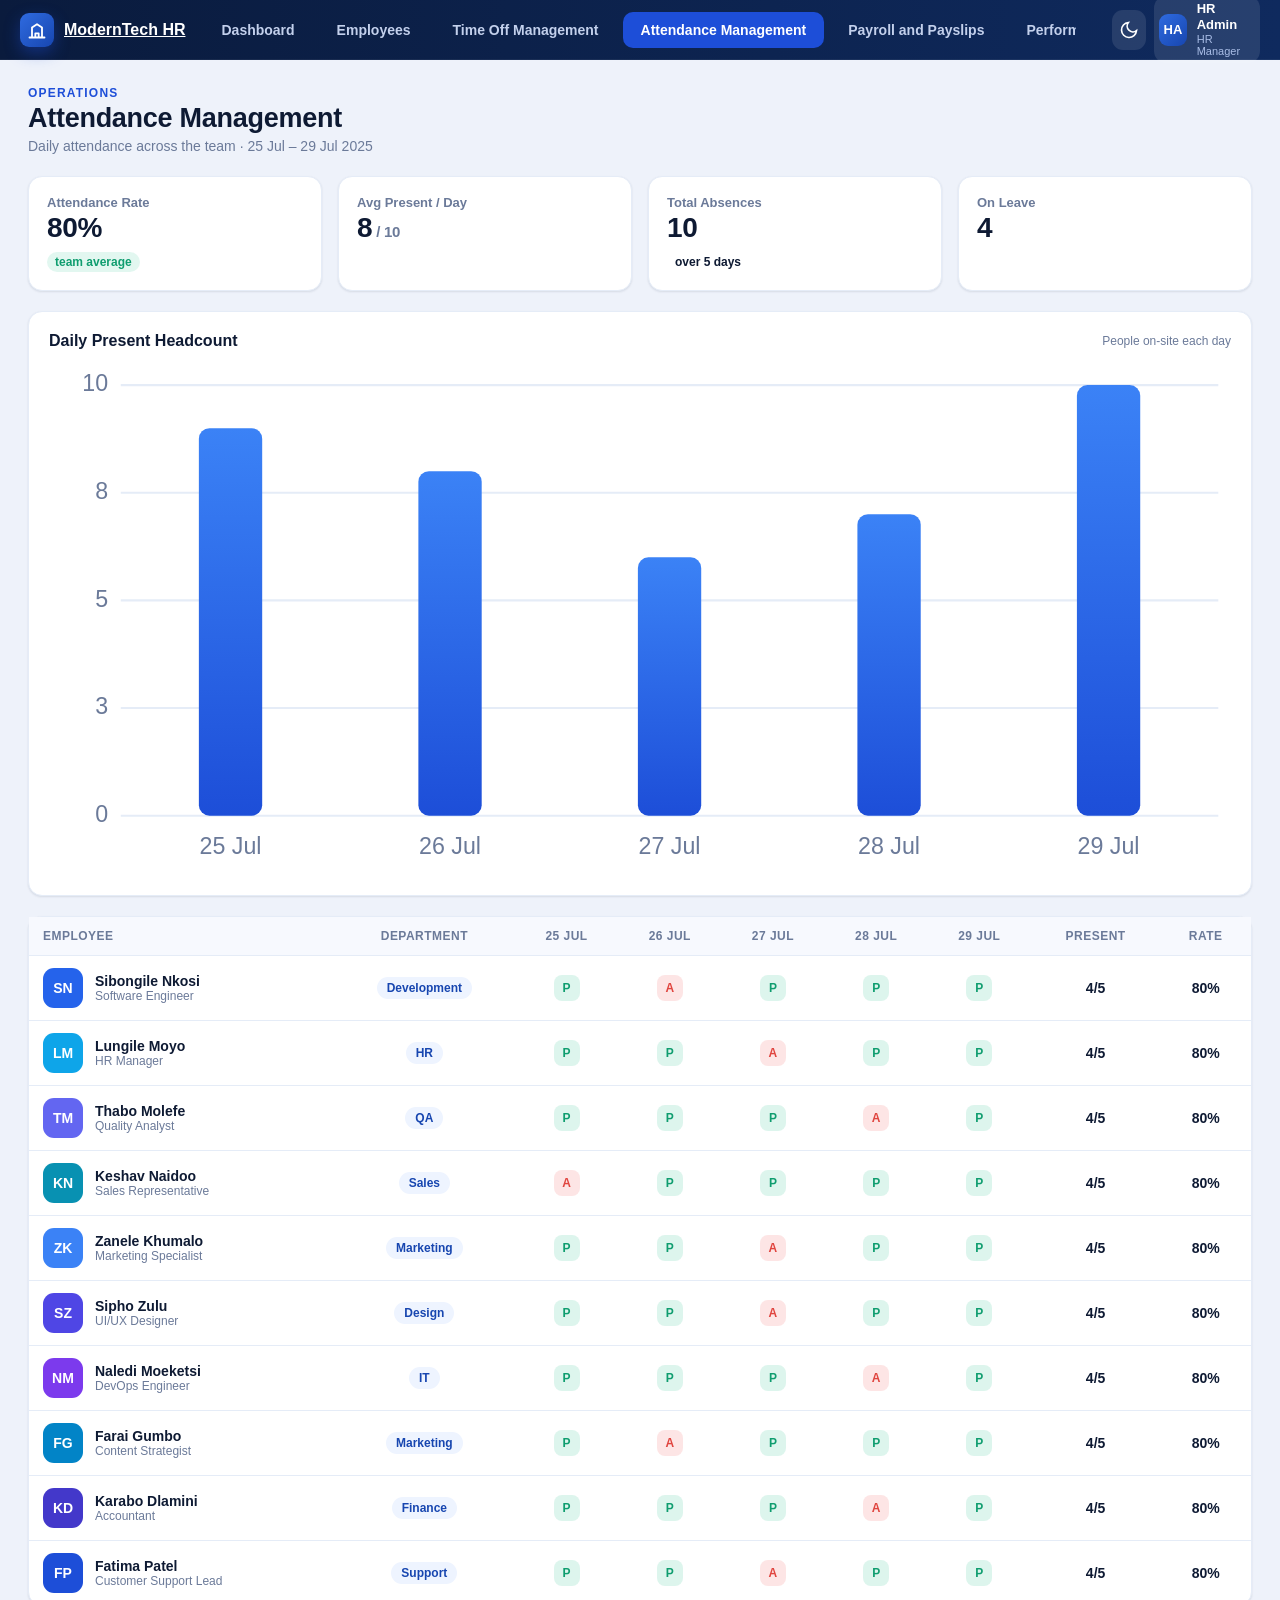
==== attendance.html @ 4aa67797 "fixed the links in the navbar" ====
<!DOCTYPE html>
<html lang="en">
<head>
<meta charset="UTF-8">
<meta name="viewport" content="width=device-width, initial-scale=1.0">
<title>ModernTech · Attendance Management</title>

<!-- Bootstrap Icons for hamburger -->
<link rel="stylesheet" href="https://cdn.jsdelivr.net/npm/bootstrap-icons@1.11.3/font/bootstrap-icons.min.css">
<link rel="stylesheet" href="css/style.css">

<script>try{document.documentElement.setAttribute("data-theme",localStorage.getItem("mt-theme")||"light");}catch(e){}</script>
</head>
<body data-page="attendance">
<div id="app"><div class="layout">
  <aside class="sidebar" id="sidebar"></aside>
  <div class="scrim" id="scrim"></div>
  <div class="col">
    <header class="topbar" id="topbar"></header>
    <main class="main" id="main"></main>
  </div>
</div></div>
<div class="modal-bg" id="modalBg"><div class="modal" id="modal"></div></div>
<div class="toast" id="toast"></div>
<script src="javascript/attendance.js"></script>
</body>
</html>
---- css/style.css ----
/* MODERNTECH HR — main stylesheet
   Contains the full design system for all pages */

/* ROOT VARIABLES & THEMING */ 

:root {
  /* Brand colors */
  --navy-900: #0a1b3d;
  --navy-800: #0f2a5e;
  --navy-700: #14356f;
  --blue-700: #1746b0;
  --blue-600: #1d4ed8;
  --blue-500: #2f6be0;
  --blue-400: #5b8def;
  --blue-100: #dbe6ff;
  --blue-50: #eef4ff;

  /* Surface colors */
  --bg: #eef2fa;
  --panel: #ffffff;
  --panel-2: #f7f9fe;
  --elev: #eef3fc;
  --hover: #f2f6ff;
  --field-bg: #f6f9fe;
  --line: #e5ecf7;

  /* Text colors */
  --ink: #0e1a33;
  --ink-2: #33415e;
  --muted: #6b7a99;

  /* Status colors */
  --ok: #10b981;
  --warn: #f59e0b;
  --danger: #ef4444;
  --info: #0ea5e9;

  /* Effects */
  --ring: 0 0 0 3px rgba(29, 78, 216, 0.28);
  --shadow-sm:
    0 1px 2px rgba(13, 30, 66, 0.06), 0 1px 3px rgba(13, 30, 66, 0.05);
  --shadow: 0 6px 22px rgba(15, 42, 94, 0.1);
  --shadow-lg: 0 18px 48px rgba(10, 27, 61, 0.2);
  --r: 14px;
}

/* Dark theme overrides */
[data-theme="dark"] {
  --bg: #070d1c;
  --panel: #0f1a30;
  --panel-2: #0c1526;
  --elev: #16233d;
  --hover: #17243e;
  --field-bg: #0c1526;
  --line: #1e2c47;
  --ink: #e8eefb;
  --ink-2: #b9c6df;
  --muted: #8595b4;
  --blue-50: #16233d;
  --blue-100: #1c2c4c;
  --shadow: 0 10px 30px rgba(0, 0, 0, 0.5);
  --shadow-lg: 0 18px 48px rgba(0, 0, 0, 0.6);
}

/* 2. RESET & BASE STYLES */

* {
  box-sizing: border-box;
  margin: 0;
  padding: 0;
}

html {
  -webkit-text-size-adjust: 100%;
}

body {
  font-family: -apple-system, "Segoe UI", Roboto, Helvetica, Arial, sans-serif;
  background: var(--bg);
  color: var(--ink);
  min-height: 100vh;
  -webkit-font-smoothing: antialiased;
}

button {
  font-family: inherit;
  cursor: pointer;
  border: none;
  background: none;
}

a {
  color: inherit;
}

:focus-visible {
  outline: none;
  box-shadow: var(--ring);
  border-radius: 8px;
}

.hidden {
  display: none !important;
}

/* Custom scrollbar */
::-webkit-scrollbar {
  width: 10px;
  height: 10px;
}

::-webkit-scrollbar-thumb {
  background: rgba(107, 122, 153, 0.35);
  border-radius: 8px;
  border: 2px solid transparent;
  background-clip: content-box;
}

/* Accessibility: reduce motion */
@media (prefers-reduced-motion: reduce) {
  * {
    animation: none !important;
    transition: none !important;
  }
}

/* 3. LOGIN PAGE STYLES */

#login {
  min-height: 100vh;
  display: grid;
  place-items: center;
  padding: 24px;
  background:
    radial-gradient(1200px 600px at 20% -10%, #16327a 0%, transparent 60%),
    linear-gradient(135deg, #0a1b3d, #123a8a);
}

/* Login card container - two column layout */
.login-shell {
  width: 100%;
  max-width: 940px;
  display: grid;
  grid-template-columns: 1.05fr 0.95fr;
  background: var(--panel);
  border-radius: 20px;
  overflow: hidden;
  box-shadow: var(--shadow-lg);
}

/* Left side - brand section with gradient background */
.login-brand {
  background: linear-gradient(160deg, #0a1b3d, #1746b0);
  color: #fff;
  padding: 46px 42px;
  display: flex;
  flex-direction: column;
  justify-content: space-between;
  min-height: 520px;
}

.login-brand .mark {
  display: flex;
  align-items: center;
  gap: 12px;
  font-weight: 800;
  font-size: 20px;
  letter-spacing: 0.2px;
}

.login-brand .logo-dot {
  width: 40px;
  height: 40px;
  border-radius: 11px;
  background: rgba(255, 255, 255, 0.14);
  display: grid;
  place-items: center;
}

.login-brand h1 {
  font-size: 34px;
  line-height: 1.15;
  font-weight: 800;
  margin: 0 0 12px;
}

.login-brand p {
  color: #c7d6f5;
  font-size: 15px;
  line-height: 1.6;
  max-width: 34ch;
}

.login-brand .stats {
  display: flex;
  gap: 26px;
  margin-top: 8px;
}

.login-brand .stats div b {
  display: block;
  font-size: 24px;
  font-weight: 800;
}

.login-brand .stats div span {
  color: #a9bde6;
  font-size: 12px;
  text-transform: uppercase;
  letter-spacing: 0.08em;
}

/* Right side - login form */
.login-form {
  padding: 46px 44px;
  display: flex;
  flex-direction: column;
  justify-content: center;
}

.login-form h2 {
  font-size: 24px;
  font-weight: 800;
  margin-bottom: 4px;
}

.login-form .sub {
  color: var(--muted);
  margin-bottom: 26px;
  font-size: 14px;
}

/* Form labels */
.lbl {
  font-size: 12px;
  font-weight: 700;
  letter-spacing: 0.06em;
  text-transform: uppercase;
  color: var(--muted);
  margin-bottom: 6px;
  display: block;
}

/* Form inputs */
.field {
  width: 100%;
  padding: 13px 15px;
  border: 1px solid var(--line);
  border-radius: 10px;
  font-size: 15px;
  background: var(--field-bg);
  color: var(--ink);
  margin-bottom: 16px;
  transition:
    border-color 0.15s,
    box-shadow 0.15s;
}

.field:focus {
  border-color: var(--blue-500);
  box-shadow: var(--ring);
}

textarea.field {
  resize: vertical;
  min-height: 92px;
  font-family: inherit;
}

.login-row {
  display: flex;
  align-items: center;
  justify-content: space-between;
  margin: 2px 0 20px;
}

.remember {
  display: flex;
  align-items: center;
  gap: 9px;
  font-size: 14px;
  color: var(--ink-2);
}

.remember input {
  width: 18px;
  height: 18px;
  accent-color: var(--blue-600);
}

.link-btn {
  color: var(--blue-600);
  font-weight: 700;
  font-size: 14px;
}

.primary-btn {
  width: 100%;
  background: linear-gradient(180deg, var(--blue-500), var(--blue-600));
  color: #fff;
  font-size: 16px;
  font-weight: 700;
  padding: 14px;
  border-radius: 10px;
  box-shadow: 0 8px 20px rgba(29, 78, 216, 0.35);
  transition:
    filter 0.15s,
    transform 0.05s;
}

.primary-btn:hover {
  filter: brightness(1.05);
}

.primary-btn:active {
  transform: translateY(1px);
}

.login-hint {
  text-align: center;
  color: var(--muted);
  margin-top: 16px;
  font-size: 13px;
}

.login-error {
  background: #fdecec;
  color: #b3261e;
  border: 1px solid #f6cccc;
  padding: 10px 14px;
  border-radius: 10px;
  margin-bottom: 14px;
  font-size: 13px;
}

/* Mobile responsive for login */
@media (max-width: 800px) {
  .login-shell {
    grid-template-columns: 1fr;
    max-width: 460px;
  }
  .login-brand {
    min-height: auto;
    padding: 34px;
  }
  .login-brand .stats {
    display: none;
  }
}

/* 4. APP SHELL — LAYOUT & SIDEBAR */

#app {
  display: block;
  min-height: 100vh;
}

.layout {
  display: flex;
  min-height: 100vh;
}

/* Left sidebar navigation */
.sidebar {
  width: 256px;
  flex-shrink: 0;
  background: linear-gradient(185deg, var(--navy-900), var(--navy-800));
  color: #e8eefc;
  display: flex;
  flex-direction: column;
  position: sticky;
  top: 0;
  height: 100vh;
}

.side-head {
  padding: 22px 20px 16px;
  display: flex;
  align-items: center;
  gap: 12px;
}

.side-head .logo-dot {
  width: 38px;
  height: 38px;
  border-radius: 11px;
  background: linear-gradient(135deg, var(--blue-500), var(--blue-700));
  display: grid;
  place-items: center;
  box-shadow: 0 6px 16px rgba(29, 78, 216, 0.5);
}

.side-head .wm {
  font-weight: 800;
  font-size: 16px;
  line-height: 1.1;
}

.side-head .wm span {
  display: block;
  font-size: 11px;
  font-weight: 600;
  color: #8fa6d6;
  letter-spacing: 0.06em;
}

.nav-scroll {
  flex: 1;
  overflow-y: auto;
  padding: 6px 12px 12px;
}

.nav-group {
  font-size: 11px;
  font-weight: 700;
  letter-spacing: 0.12em;
  color: #6f86bb;
  padding: 16px 12px 6px;
}

.nav-item {
  display: flex;
  align-items: center;
  gap: 12px;
  padding: 11px 12px;
  border-radius: 11px;
  color: #c3d0ec;
  font-size: 14px;
  font-weight: 600;
  width: 100%;
  text-align: left;
  margin-bottom: 3px;
  position: relative;
  transition:
    background 0.14s,
    color 0.14s;
  text-decoration: none;
}

.nav-item svg {
  width: 19px;
  height: 19px;
  flex-shrink: 0;
}

.nav-item:hover {
  background: rgba(255, 255, 255, 0.06);
  color: #fff;
}

.nav-item.active {
  background: linear-gradient(
    90deg,
    rgba(47, 107, 224, 0.28),
    rgba(47, 107, 224, 0.1)
  );
  color: #fff;
}

/* Active indicator bar on left */
.nav-item.active::before {
  content: "";
  position: absolute;
  left: -12px;
  top: 8px;
  bottom: 8px;
  width: 4px;
  border-radius: 0 4px 4px 0;
  background: var(--blue-400);
}

/* Sidebar footer with user info */
.side-foot {
  padding: 14px;
  border-top: 1px solid rgba(255, 255, 255, 0.08);
}

.side-user {
  display: flex;
  align-items: center;
  gap: 11px;
  padding: 8px;
  border-radius: 12px;
}

.side-user .av {
  width: 38px;
  height: 38px;
  border-radius: 10px;
  background: linear-gradient(135deg, var(--blue-500), var(--blue-700));
  display: grid;
  place-items: center;
  font-weight: 800;
  color: #fff;
  font-size: 14px;
}

.side-user .nm {
  font-size: 13px;
  font-weight: 700;
  line-height: 1.2;
}

.side-user .nm span {
  display: block;
  font-size: 11px;
  color: #8fa6d6;
  font-weight: 500;
}

/*
   5. TOP NAVIGATION BAR */

/* Main content column */
.col {
  flex: 1;
  min-width: 0;
  display: flex;
  flex-direction: column;
}

/* Topbar - sticky header */
.topbar {
  height: 66px;
  background: var(--panel);
  border-bottom: 1px solid var(--line);
  display: flex;
  align-items: center;
  gap: 14px;
  padding: 0 22px;
  position: sticky;
  top: 0;
  z-index: 40;
}

/* Hamburger button for mobile (hidden on desktop) */
.ham {
  display: none;
  width: 40px;
  height: 40px;
  border-radius: 10px;
  color: var(--ink);
  align-items: center;
  justify-content: center;
}

.ham:hover {
  background: var(--hover);
}

.top-spacer {
  flex: 1;
}

/* Right side icons */
.top-icons {
  display: flex;
  align-items: center;
  gap: 8px;
}

.icon-btn {
  position: relative;
  width: 40px;
  height: 40px;
  border-radius: 11px;
  background: var(--blue-50);
  color: var(--blue-700);
  display: grid;
  place-items: center;
  transition: background 0.14s;
}

.icon-btn:hover {
  background: var(--blue-100);
}

/* Notification badge */
.badge {
  position: absolute;
  top: -2px;
  right: -2px;
  min-width: 17px;
  height: 17px;
  background: var(--danger);
  color: #fff;
  font-size: 10px;
  font-weight: 800;
  border-radius: 9px;
  display: grid;
  place-items: center;
  padding: 0 4px;
  border: 2px solid var(--panel);
}

/* User account button */
.acct {
  display: flex;
  align-items: center;
  gap: 10px;
  padding: 5px 10px 5px 5px;
  border-radius: 12px;
  background: var(--blue-50);
  transition: background 0.14s;
}

.acct:hover {
  background: var(--blue-100);
}

.acct .av {
  width: 32px;
  height: 32px;
  border-radius: 9px;
  background: linear-gradient(135deg, var(--blue-500), var(--blue-700));
  display: grid;
  place-items: center;
  color: #fff;
  font-weight: 800;
  font-size: 13px;
}

.acct .who {
  text-align: left;
  line-height: 1.15;
}

.acct .who b {
  font-size: 13px;
}

.acct .who span {
  display: block;
  font-size: 11px;
  color: var(--muted);
}

/* Hide user name on very small screens */
@media (max-width: 560px) {
  .acct .who {
    display: none;
  }
}

/* 
   6. TOP NAVBAR — MODERN HORIZONTAL VERSION
   */

/* This version replaces the sidebar on wider screens */
.sidebar,
.scrim,
.ham {
  display: none !important;
}

.topbar {
  height: 60px;
  background: linear-gradient(90deg, var(--navy-900), var(--navy-800));
  border-bottom: 1px solid rgba(255, 255, 255, 0.06);
  gap: 18px;
  padding: 0 20px;
}

/* Brand/logo in topbar */
.tb-brand {
  display: flex;
  align-items: center;
  gap: 10px;
  color: #fff;
  font-weight: 800;
  font-size: 16px;
  white-space: nowrap;
}

.tb-logo {
  width: 34px;
  height: 34px;
  border-radius: 9px;
  background: linear-gradient(135deg, var(--blue-500), var(--blue-700));
  display: grid;
  place-items: center;
  flex-shrink: 0;
  box-shadow: 0 6px 16px rgba(29, 78, 216, 0.4);
}

/* Horizontal navigation links */
.topnav {
  display: flex;
  align-items: center;
  gap: 6px;
  overflow-x: auto;
  scrollbar-width: none;
  min-width: 0;
}

.topnav::-webkit-scrollbar {
  display: none;
}

.topnav-item {
  padding: 10px 18px;
  border-radius: 10px;
  color: #c3d0ec;
  font-size: 14px;
  font-weight: 600;
  white-space: nowrap;
  transition:
    background 0.14s,
    color 0.14s;
  text-decoration: none;
}

.topnav-item:hover {
  background: rgba(255, 255, 255, 0.08);
  color: #fff;
}

.topnav-item.active {
  background: var(--blue-600);
  color: #fff;
}

/* Search in topbar */
.topbar .top-search {
  flex: 0 1 240px;
  max-width: 240px;
  background: rgba(255, 255, 255, 0.1);
  border-color: rgba(255, 255, 255, 0.16);
  color: #c9d6f0;
}

.topbar .top-search input {
  color: #fff;
}

.topbar .top-search input::placeholder {
  color: #a9bde6;
}

/* Topbar icon buttons (dark version) */
.topbar .icon-btn {
  background: rgba(255, 255, 255, 0.1);
  color: #fff;
}

.topbar .icon-btn:hover {
  background: rgba(255, 255, 255, 0.2);
}

.topbar .acct {
  background: rgba(255, 255, 255, 0.1);
}

.topbar .acct:hover {
  background: rgba(255, 255, 255, 0.2);
}

.topbar .acct .who b {
  color: #fff;
}

.topbar .acct .who span {
  color: #a9bde6;
}

.badge {
  border-color: var(--navy-900);
}

/* Responsive: hide search and brand name on smaller screens */
@media (max-width: 980px) {
  .topbar .top-search {
    display: none;
  }
  .tb-name {
    display: none;
  }
  .topbar {
    gap: 10px;
    padding: 0 12px;
  }
}

/* 
   7. HAMBURGER MENU (Mobile)
    */

.hamburger-btn {
  display: none !important;
  width: 40px;
  height: 40px;
  border-radius: 10px;
  background: rgba(255, 255, 255, 0.1);
  color: #fff;
  border: none;
  font-size: 24px;
  cursor: pointer;
  transition: background 0.14s;
  align-items: center;
  justify-content: center;
  flex-shrink: 0;
  padding: 0;
  line-height: 1;
}

.hamburger-btn:hover {
  background: rgba(255, 255, 255, 0.2);
}

.hamburger-btn i {
  font-size: 28px;
}

/* Mobile navigation dropdown */
.mobile-nav {
  display: none;
  position: fixed;
  top: 60px;
  left: 0;
  right: 0;
  background: var(--navy-900);
  padding: 12px 20px;
  z-index: 100;
  border-bottom: 1px solid rgba(255, 255, 255, 0.1);
  box-shadow: var(--shadow-lg);
  max-height: calc(100vh - 60px);
  overflow-y: auto;
}

.mobile-nav.open {
  display: block;
}

.mobile-nav-item {
  display: flex;
  align-items: center;
  gap: 12px;
  padding: 12px 16px;
  color: #c3d0ec;
  text-decoration: none;
  border-radius: 10px;
  font-weight: 600;
  font-size: 14px;
  transition: background 0.14s;
}

.mobile-nav-item:hover {
  background: rgba(255, 255, 255, 0.08);
  color: #fff;
}

.mobile-nav-item.active {
  background: var(--blue-600);
  color: #fff;
}

/* Show hamburger on mobile, hide regular nav */
@media (max-width: 768px) {
  .hamburger-btn {
    display: flex !important;
  }

  .topnav {
    display: none !important;
  }

  .tb-name {
    display: none;
  }

  .sidebar {
    display: none !important;
  }
}

/* Sidebar drawer on mobile */
.scrim {
  position: fixed;
  inset: 0;
  background: rgba(6, 13, 28, 0.5);
  z-index: 45;
  display: none;
}

.scrim.show {
  display: block;
}

@media (max-width: 960px) {
  .sidebar {
    position: fixed;
    left: 0;
    top: 0;
    bottom: 0;
    z-index: 50;
    transform: translateX(-100%);
    transition: transform 0.22s ease;
  }
  .sidebar.open {
    transform: translateX(0);
  }
  .ham {
    display: grid;
  }
  .top-search {
    max-width: none;
  }
  .main {
    padding: 18px;
  }
}

/* 
   8. MAIN CONTENT AREA */

.main {
  flex: 1;
  padding: 26px 28px;
  overflow-y: auto;
}

/* Page header with breadcrumb style */
.page-head {
  margin-bottom: 22px;
}

.eyebrow {
  font-size: 12px;
  font-weight: 700;
  letter-spacing: 0.1em;
  text-transform: uppercase;
  color: var(--blue-600);
}

.page-title {
  font-size: 27px;
  font-weight: 800;
  letter-spacing: -0.01em;
  margin-top: 3px;
}

.page-sub {
  color: var(--muted);
  margin-top: 4px;
  font-size: 14px;
}

.detail-head {
  display: flex;
  align-items: center;
  gap: 14px;
  margin-bottom: 20px;
  flex-wrap: wrap;
}

.detail-head .page-title {
  margin: 0;
}

/* 
   9. CARDS, PANELS & KPI CARDS
    */

/* Base card/panel styles */
.card {
  background: var(--panel);
  border: 1px solid var(--line);
  border-radius: var(--r);
  box-shadow: var(--shadow-sm);
}

.panel {
  background: var(--panel);
  border: 1px solid var(--line);
  border-radius: var(--r);
  box-shadow: var(--shadow-sm);
  padding: 20px;
}

.panel-title {
  display: flex;
  align-items: center;
  justify-content: space-between;
  margin-bottom: 14px;
}

.panel-title h3 {
  font-size: 16px;
  font-weight: 700;
}

.panel-title .hint {
  font-size: 12px;
  color: var(--muted);
}

/* KPI metric cards */
.kpis {
  display: grid;
  grid-template-columns: repeat(4, 1fr);
  gap: 16px;
  margin-bottom: 20px;
}

@media (max-width: 1050px) {
  .kpis {
    grid-template-columns: repeat(2, 1fr);
  }
}

@media (max-width: 520px) {
  .kpis {
    grid-template-columns: 1fr;
  }
}

.kpi {
  background: var(--panel);
  border: 1px solid var(--line);
  border-radius: var(--r);
  padding: 18px;
  box-shadow: var(--shadow-sm);
  position: relative;
  overflow: hidden;
}

.kpi .kico {
  width: 42px;
  height: 42px;
  border-radius: 12px;
  display: grid;
  place-items: center;
  color: #fff;
  margin-bottom: 14px;
}

.kpi .klab {
  font-size: 13px;
  color: var(--muted);
  font-weight: 600;
}

.kpi .kval {
  font-size: 28px;
  font-weight: 800;
  letter-spacing: -0.01em;
  margin-top: 2px;
}

.kpi .ktrend {
  display: inline-flex;
  align-items: center;
  gap: 4px;
  font-size: 12px;
  font-weight: 700;
  margin-top: 8px;
  padding: 3px 8px;
  border-radius: 20px;
}

.ktrend.up {
  background: rgba(16, 185, 129, 0.12);
  color: #0f9d6f;
}

.ktrend.down {
  background: rgba(239, 68, 68, 0.12);
  color: #e0453f;
}

/* 
   10. DASHBOARD PAGE
  */

/* Dashboard grid layouts */
.grid-2 {
  display: grid;
  grid-template-columns: 1.35fr 1fr;
  gap: 18px;
  margin-bottom: 18px;
}

.grid-2b {
  display: grid;
  grid-template-columns: 1fr 1.35fr;
  gap: 18px;
}

@media (max-width: 960px) {
  .grid-2,
  .grid-2b {
    grid-template-columns: 1fr;
  }
}

/* Bar chart styles */
.barchart {
  width: 100%;
  height: auto;
}

.bar rect {
  transition: opacity 0.12s;
}

.bar:hover rect {
  opacity: 0.82;
}

.grid-line {
  stroke: var(--line);
}

.axis-label {
  fill: var(--muted);
  font-size: 11px;
  font-family: inherit;
}

/* Donut chart styles */
.donut-total {
  fill: var(--ink);
  font-size: 30px;
  font-weight: 800;
}

.donut-sub {
  fill: var(--muted);
  font-size: 12px;
  font-weight: 600;
}

/* Legend for charts */
.legend {
  display: flex;
  flex-direction: column;
  gap: 9px;
  margin-top: 8px;
}

.legend .lg {
  display: flex;
  align-items: center;
  gap: 9px;
  font-size: 13px;
}

.legend .sw {
  width: 11px;
  height: 11px;
  border-radius: 4px;
  flex-shrink: 0;
}

.legend .lg .ct {
  margin-left: auto;
  font-weight: 700;
  color: var(--ink-2);
}

/* Attendance review rows */
.att-row {
  display: flex;
  align-items: center;
  gap: 12px;
  margin-bottom: 14px;
}

.att-row .al {
  width: 92px;
  font-size: 13px;
  font-weight: 600;
  color: var(--ink-2);
}

.att-row .track {
  flex: 1;
  height: 10px;
  background: var(--elev);
  border-radius: 8px;
  overflow: hidden;
}

.att-row .fill {
  height: 100%;
  border-radius: 8px;
}

.att-row .av {
  width: 74px;
  text-align: right;
  font-size: 13px;
  font-weight: 700;
}

/* 
   11. TABLES & LISTS (Employees, Payroll, Reviews)
    */

/* Toolbar with search and filters */
.toolbar {
  display: flex;
  gap: 10px;
  margin-bottom: 16px;
  flex-wrap: wrap;
  align-items: center;
}

.search {
  flex: 1;
  min-width: 200px;
  display: flex;
  align-items: center;
  gap: 10px;
  background: var(--panel);
  border: 1px solid var(--line);
  border-radius: 11px;
  padding: 0 13px;
  color: var(--muted);
}

.search input {
  border: none;
  outline: none;
  background: transparent;
  padding: 12px 0;
  font-size: 14px;
  width: 100%;
  color: var(--ink);
}

.select {
  padding: 11px 13px;
  border: 1px solid var(--line);
  border-radius: 11px;
  background: var(--panel);
  color: var(--ink);
  font-size: 14px;
  cursor: pointer;
  min-width: 150px;
}

/* Table grid layouts */
.thead,
.trow {
  display: grid;
  align-items: center;
  gap: 12px;
  padding: 13px 18px;
}

.emp-grid {
  grid-template-columns: 2.4fr 1.5fr 1fr 1.1fr auto;
}

.thead {
  background: var(--panel-2);
  border-bottom: 1px solid var(--line);
  font-size: 12px;
  font-weight: 700;
  letter-spacing: 0.05em;
  text-transform: uppercase;
  color: var(--muted);
}

.trow {
  border-top: 1px solid var(--line);
}

.trow:hover {
  background: var(--hover);
}

/* Employee cell with avatar */
.who-cell {
  display: flex;
  align-items: center;
  gap: 12px;
  min-width: 0;
}

.avatar {
  width: 40px;
  height: 40px;
  border-radius: 11px;
  display: grid;
  place-items: center;
  font-weight: 800;
  color: #fff;
  font-size: 14px;
  flex-shrink: 0;
}

.who-cell .nm {
  font-weight: 600;
  white-space: nowrap;
  overflow: hidden;
  text-overflow: ellipsis;
}

.who-cell .rl {
  font-size: 12px;
  color: var(--muted);
}

/* Status pills */
.pill {
  display: inline-flex;
  align-items: center;
  gap: 6px;
  padding: 4px 10px;
  border-radius: 20px;
  font-size: 12px;
  font-weight: 700;
}

.pill .dot {
  width: 7px;
  height: 7px;
  border-radius: 50%;
}

.pill.dept {
  background: var(--blue-50);
  color: var(--blue-700);
}

.pill.active {
  background: rgba(16, 185, 129, 0.12);
  color: #0f9d6f;
}

.pill.remote {
  background: rgba(14, 165, 233, 0.14);
  color: #0b74a8;
}

.pill.leave {
  background: rgba(245, 158, 11, 0.15);
  color: #b6790c;
}

/* Star rating */
.stars {
  display: inline-flex;
  gap: 2px;
  font-size: 15px;
  color: #d4dbe8;
}

.stars .on {
  color: #f5b70a;
}

/* Row action buttons */
.row-actions {
  display: flex;
  gap: 8px;
  justify-content: flex-end;
}

/* Buttons */
.btn {
  padding: 9px 16px;
  border-radius: 10px;
  font-weight: 700;
  font-size: 13px;
  color: #fff;
  background: var(--blue-600);
  transition:
    filter 0.14s,
    background 0.14s;
}

.btn:hover {
  filter: brightness(1.06);
}

.btn.sm {
  padding: 6px 12px;
  font-size: 12px;
}

.btn.ghost {
  background: var(--blue-50);
  color: var(--blue-700);
}

.btn.ghost:hover {
  background: var(--blue-100);
  filter: none;
}

.btn.red {
  background: var(--danger);
}

.btn.green {
  background: var(--ok);
}

.btn.line {
  background: transparent;
  border: 1px solid var(--line);
  color: var(--ink-2);
}

.btn.line:hover {
  background: var(--hover);
  filter: none;
}

/* Responsive table */
@media (max-width: 760px) {
  .emp-grid {
    grid-template-columns: 2fr 1fr auto;
  }
  .emp-grid .col-hide {
    display: none;
  }
}

/* 
   12. PAGINATION
   */

.pager {
  display: flex;
  align-items: center;
  justify-content: space-between;
  padding: 14px 18px;
  border-top: 1px solid var(--line);
  flex-wrap: wrap;
  gap: 10px;
}

.pager .info {
  font-size: 13px;
  color: var(--muted);
}

.pager .controls {
  display: flex;
  gap: 6px;
  align-items: center;
}

.pg {
  min-width: 36px;
  height: 36px;
  padding: 0 10px;
  border-radius: 9px;
  border: 1px solid var(--line);
  background: var(--panel);
  color: var(--ink-2);
  font-weight: 700;
  font-size: 13px;
}

.pg:hover {
  background: var(--hover);
}

.pg.active {
  background: var(--blue-600);
  color: #fff;
  border-color: var(--blue-600);
}

.pg:disabled {
  opacity: 0.4;
  cursor: not-allowed;
}

/* 
   13. TABS
    */

.tabs {
  display: inline-flex;
  gap: 4px;
  background: var(--panel);
  border: 1px solid var(--line);
  border-radius: 12px;
  padding: 4px;
  margin-bottom: 20px;
}

.tab {
  padding: 9px 18px;
  border-radius: 9px;
  font-weight: 700;
  font-size: 14px;
  color: var(--muted);
}

.tab.active {
  background: var(--blue-600);
  color: #fff;
}

/* 
   14. TIME OFF / LEAVE MANAGEMENT
    */

/* Leave request cards */
.req-card {
  background: var(--panel);
  border: 1px solid var(--line);
  border-radius: var(--r);
  box-shadow: var(--shadow-sm);
  overflow: hidden;
  margin-bottom: 20px;
}

/* Request row */
.req {
  display: flex;
  align-items: center;
  justify-content: space-between;
  padding: 16px 20px;
  border-top: 1px solid var(--line);
  gap: 12px;
}

.req:first-child {
  border-top: none;
}

.req .who b {
  font-weight: 700;
}

.empty {
  padding: 30px;
  text-align: center;
  color: var(--muted);
}

/* Calendar header */
.cal-head {
  display: flex;
  align-items: center;
  justify-content: space-between;
  padding: 14px 18px;
  background: linear-gradient(90deg, var(--navy-800), var(--blue-700));
  color: #fff;
  border-radius: var(--r) var(--r) 0 0;
}

.cal-head .mname {
  font-size: 18px;
  font-weight: 800;
}

.cal-nav {
  width: 36px;
  height: 36px;
  border-radius: 10px;
  background: rgba(255, 255, 255, 0.16);
  color: #fff;
  display: grid;
  place-items: center;
  font-size: 18px;
}

.cal-nav:hover {
  background: rgba(255, 255, 255, 0.28);
}

/* Calendar grid */
.cal-grid {
  display: grid;
  grid-template-columns: repeat(7, 1fr);
  background: var(--panel);
  border: 1px solid var(--line);
  border-top: none;
  border-radius: 0 0 var(--r) var(--r);
  overflow: hidden;
}

.dow {
  padding: 11px 8px;
  text-align: center;
  font-weight: 700;
  color: var(--muted);
  font-size: 12px;
  border-bottom: 1px solid var(--line);
}

.cal-cell {
  min-height: 92px;
  border-right: 1px solid var(--line);
  border-bottom: 1px solid var(--line);
  padding: 7px;
  font-size: 13px;
}

.cal-cell:nth-child(7n) {
  border-right: none;
}

.cal-cell.muted {
  background: var(--panel-2);
}

.cal-cell.clickable {
  cursor: pointer;
  transition: background 0.12s;
}

.cal-cell.clickable:hover {
  background: var(--hover);
}

.cal-num {
  font-weight: 700;
  color: var(--ink-2);
}

/* Leave type chips */
.chip {
  display: block;
  color: #fff;
  font-size: 11px;
  font-weight: 600;
  padding: 3px 7px;
  border-radius: 6px;
  margin-top: 5px;
  white-space: nowrap;
  overflow: hidden;
  text-overflow: ellipsis;
}

/* 
   15. ATTENDANCE MANAGEMENT
    */

.att-wrap {
  padding: 0;
}

.att-scroll {
  overflow-x: auto;
}

.att-table {
  width: 100%;
  border-collapse: collapse;
  font-size: 14px;
  min-width: 640px;
}

.att-table th,
.att-table td {
  padding: 12px 14px;
  text-align: center;
  border-top: 1px solid var(--line);
}

.att-table thead th {
  border-top: 0;
  font-size: 12px;
  font-weight: 800;
  text-transform: uppercase;
  letter-spacing: 0.04em;
  color: var(--muted);
  background: var(--panel-2);
}

.att-table .att-emp {
  text-align: left;
  min-width: 200px;
}

.att-table .att-num {
  font-weight: 700;
  white-space: nowrap;
}

.att-table tbody tr:hover {
  background: var(--hover);
}

/* Attendance status dots */
.att-dot {
  display: inline-grid;
  place-items: center;
  width: 26px;
  height: 26px;
  border-radius: 8px;
  font-size: 12px;
  font-weight: 800;
}

.att-dot.present {
  background: rgba(16, 185, 129, 0.14);
  color: #0f9d6f;
}

.att-dot.absent {
  background: rgba(239, 68, 68, 0.14);
  color: #e0453f;
}

/* 
   16. PAYROLL & PAYSLIPS
    */

/* Payroll overview summary cards */
.pay-overview {
  display: grid;
  grid-template-columns: 1fr 1fr;
  background: var(--panel);
  border: 1px solid var(--line);
  border-radius: var(--r);
  overflow: hidden;
  margin-bottom: 20px;
  box-shadow: var(--shadow-sm);
}

.pay-overview > div {
  padding: 18px 22px;
  font-size: 16px;
}

.pay-overview > div:first-child {
  border-right: 1px solid var(--line);
}

/* Payroll table rows */
.pay-table .prow {
  display: grid;
  grid-template-columns: 1fr 1fr 1fr;
  padding: 15px 22px;
  border-top: 1px solid var(--line);
  align-items: center;
}

.pay-table .prow .r {
  text-align: right;
  font-weight: 700;
}

.pay-table .prow.head {
  font-weight: 800;
  color: var(--blue-700);
  font-size: 16px;
}

.pay-table .prow.net .r:last-child {
  color: var(--blue-600);
}

/* Payslip two-column layout */
.ps-grid {
  display: grid;
  grid-template-columns: 320px 1fr;
  gap: 18px;
  align-items: start;
}

@media (max-width: 860px) {
  .ps-grid {
    grid-template-columns: 1fr;
  }
}

/* Employee picker for payslips */
.ps-picker {
  padding: 14px;
}

.ps-search {
  display: flex;
  align-items: center;
  gap: 8px;
  padding: 9px 12px;
  border: 1px solid var(--line);
  border-radius: 10px;
  background: var(--field-bg);
  color: var(--muted);
  margin-bottom: 10px;
}

.ps-search input {
  border: 0;
  background: transparent;
  outline: none;
  width: 100%;
  color: var(--ink);
  font-size: 14px;
}

.ps-list {
  display: flex;
  flex-direction: column;
  gap: 4px;
  max-height: 520px;
  overflow: auto;
}

.ps-item {
  display: flex;
  align-items: center;
  gap: 10px;
  padding: 8px 10px;
  border: 1px solid transparent;
  border-radius: 10px;
  background: transparent;
  cursor: pointer;
  text-align: left;
  width: 100%;
}

.ps-item:hover {
  background: var(--hover);
}

.ps-item.active {
  background: var(--blue-50);
  border-color: var(--blue-100);
}

.ps-nm {
  display: flex;
  flex-direction: column;
  min-width: 0;
}

.ps-nm b {
  font-size: 14px;
  color: var(--ink);
  white-space: nowrap;
  overflow: hidden;
  text-overflow: ellipsis;
}

.ps-nm span {
  font-size: 12px;
  color: var(--muted);
  white-space: nowrap;
  overflow: hidden;
  text-overflow: ellipsis;
}

/* Payslip document */
.slip-doc {
  padding: 26px 26px 22px;
}

.slip-top {
  display: flex;
  justify-content: space-between;
  gap: 16px;
  flex-wrap: wrap;
  padding-bottom: 16px;
  border-bottom: 2px solid var(--line);
}

.slip-brand {
  display: flex;
  align-items: center;
  gap: 12px;
}

.slip-logo {
  width: 42px;
  height: 42px;
  border-radius: 11px;
  display: grid;
  place-items: center;
  background: linear-gradient(135deg, var(--blue-500), var(--navy-800));
  color: #fff;
}

.slip-brand b {
  display: block;
  font-size: 15px;
}

.slip-brand span {
  font-size: 12px;
  color: var(--muted);
}

.slip-title {
  text-align: right;
}

.slip-title b {
  display: block;
  font-size: 16px;
}

.slip-title span {
  font-size: 12px;
  color: var(--muted);
}

.slip-emp {
  display: flex;
  align-items: center;
  gap: 14px;
  padding: 16px 0;
  border-bottom: 1px solid var(--line);
  flex-wrap: wrap;
}

.slip-emp-main {
  display: flex;
  flex-direction: column;
}

.slip-emp-main b {
  font-size: 16px;
}

.slip-emp-main span {
  font-size: 13px;
  color: var(--muted);
}

.slip-emp-meta {
  margin-left: auto;
  display: flex;
  gap: 22px;
}

.slip-emp-meta span {
  display: block;
  font-size: 11px;
  text-transform: uppercase;
  letter-spacing: 0.04em;
  color: var(--muted);
}

.slip-emp-meta b {
  font-size: 14px;
}

.slip-period {
  display: flex;
  align-items: center;
  gap: 12px;
  margin: 16px 0;
}

.slip-period label {
  font-size: 12px;
  font-weight: 700;
  text-transform: uppercase;
  letter-spacing: 0.05em;
  color: var(--muted);
}

.slip-period .select {
  width: auto;
  min-width: 180px;
}

/* Payslip two-column earnings/deductions */
.slip-cols {
  display: grid;
  grid-template-columns: 1fr 1fr;
  gap: 16px;
}

@media (max-width: 620px) {
  .slip-cols {
    grid-template-columns: 1fr;
  }
}

.slip-block {
  border: 1px solid var(--line);
  border-radius: 12px;
  overflow: hidden;
}

.slip-h {
  background: var(--panel-2);
  padding: 9px 14px;
  font-size: 12px;
  font-weight: 800;
  text-transform: uppercase;
  letter-spacing: 0.05em;
  color: var(--muted);
}

.slip-row {
  display: flex;
  justify-content: space-between;
  gap: 10px;
  padding: 10px 14px;
  font-size: 14px;
  border-top: 1px solid var(--line);
}

.slip-row:first-of-type {
  border-top: 0;
}

.slip-row.total {
  background: var(--elev);
  font-weight: 700;
}

/* Net pay summary bar */
.slip-net {
  display: flex;
  justify-content: space-between;
  align-items: center;
  gap: 12px;
  margin-top: 16px;
  padding: 16px 18px;
  border-radius: 12px;
  color: #fff;
  background: linear-gradient(120deg, var(--navy-800), var(--blue-600));
}

.slip-net span {
  font-size: 13px;
  opacity: 0.9;
}

.slip-net b {
  font-size: 24px;
}

/* Year-to-date section */
.slip-ytd {
  margin-top: 16px;
  border: 1px solid var(--line);
  border-radius: 12px;
  overflow: hidden;
}

.ytd-row {
  display: flex;
  justify-content: space-between;
  gap: 10px;
  padding: 9px 14px;
  font-size: 14px;
  border-top: 1px solid var(--line);
}

.ytd-row.total {
  background: var(--elev);
  font-weight: 700;
}

.slip-actions {
  display: flex;
  gap: 10px;
  flex-wrap: wrap;
  margin-top: 20px;
}

/* Print styles for payslips */
@media print {
  .sidebar,
  .topbar,
  .scrim,
  .ps-picker,
  .slip-actions,
  .slip-period {
    display: none !important;
  }
  .ps-grid {
    grid-template-columns: 1fr;
  }
  .slip-doc {
    border: 0;
    box-shadow: none;
    padding: 0;
  }
}

/* 
   17. MENUS, POPOVERS, MODAL & TOAST
   */

/* Dropdown menus */
.menu,
.pop {
  position: absolute;
  top: 60px;
  right: 22px;
  background: var(--panel);
  border: 1px solid var(--line);
  border-radius: 14px;
  box-shadow: var(--shadow-lg);
  z-index: 60;
  overflow: hidden;
  display: none;
}

.menu.show,
.pop.show {
  display: block;
}

.menu {
  min-width: 210px;
  padding: 6px;
}

.menu button {
  display: flex;
  align-items: center;
  gap: 10px;
  width: 100%;
  text-align: left;
  padding: 11px 12px;
  border-radius: 9px;
  font-size: 14px;
  color: var(--ink);
}

.menu button:hover {
  background: var(--hover);
}

.menu .sep {
  height: 1px;
  background: var(--line);
  margin: 6px 4px;
}

/* Notification popover */
.pop {
  width: 340px;
  max-width: calc(100vw - 24px);
}

.pop-head {
  display: flex;
  justify-content: space-between;
  align-items: center;
  padding: 14px 16px;
  border-bottom: 1px solid var(--line);
  font-weight: 800;
}

.pop-head button {
  color: var(--blue-600);
  font-size: 13px;
  font-weight: 700;
}

.pop-list {
  max-height: 340px;
  overflow-y: auto;
}

.pop-item {
  display: flex;
  gap: 11px;
  padding: 13px 16px;
  border-bottom: 1px solid var(--line);
  cursor: pointer;
}

.pop-item:last-child {
  border-bottom: none;
}

.pop-item:hover {
  background: var(--hover);
}

.pop-item.unread {
  background: var(--blue-50);
}

.pop-item .dot {
  width: 8px;
  height: 8px;
  border-radius: 50%;
  background: var(--blue-600);
  margin-top: 5px;
  flex-shrink: 0;
}

.pop-item .txt {
  flex: 1;
  min-width: 0;
}

.pop-item .txt b {
  display: block;
  font-size: 14px;
}

.pop-item .txt span {
  font-size: 12px;
  color: var(--muted);
  display: block;
  overflow: hidden;
  text-overflow: ellipsis;
  white-space: nowrap;
}

.pop-item .time {
  font-size: 11px;
  color: var(--muted);
  white-space: nowrap;
}

.pop-empty {
  padding: 28px;
  text-align: center;
  color: var(--muted);
}

.pop-foot {
  padding: 11px 16px;
  text-align: center;
  border-top: 1px solid var(--line);
}

.pop-foot button {
  color: var(--blue-600);
  font-weight: 700;
  font-size: 13px;
}

/* Modal overlay */
.modal-bg {
  position: fixed;
  inset: 0;
  background: rgba(8, 17, 38, 0.55);
  display: none;
  align-items: center;
  justify-content: center;
  z-index: 70;
  padding: 20px;
  backdrop-filter: blur(2px);
}

.modal-bg.show {
  display: flex;
}

.modal {
  background: var(--panel);
  border-radius: 16px;
  max-width: 480px;
  width: 100%;
  box-shadow: var(--shadow-lg);
  overflow: hidden;
  animation: pop 0.16s ease;
}

@keyframes pop {
  from {
    transform: translateY(8px) scale(0.98);
    opacity: 0;
  }
  to {
    transform: none;
    opacity: 1;
  }
}

.modal .mhead {
  display: flex;
  justify-content: space-between;
  align-items: center;
  padding: 18px 22px;
  border-bottom: 1px solid var(--line);
  font-size: 18px;
  font-weight: 800;
}

.modal .mhead button {
  font-size: 22px;
  color: var(--muted);
}

.modal .mbody {
  padding: 22px;
  max-height: 70vh;
  overflow-y: auto;
}

.modal .mbody .line {
  display: flex;
  justify-content: space-between;
  gap: 12px;
  padding: 10px 0;
  border-bottom: 1px solid var(--line);
}

.modal .mbody .line:last-child {
  border-bottom: none;
}

.modal .mbody label {
  display: block;
  font-size: 12px;
  font-weight: 700;
  letter-spacing: 0.04em;
  text-transform: uppercase;
  color: var(--muted);
  margin: 12px 0 5px;
}

.modal .mfoot {
  padding: 0 22px 22px;
  display: flex;
  gap: 10px;
  justify-content: flex-end;
}

/* Toast notification */
.toast {
  position: fixed;
  bottom: 24px;
  left: 50%;
  transform: translateX(-50%) translateY(16px);
  background: var(--navy-900);
  color: #fff;
  padding: 13px 22px;
  border-radius: 12px;
  font-size: 14px;
  font-weight: 600;
  z-index: 90;
  opacity: 0;
  transition: 0.25s;
  box-shadow: var(--shadow-lg);
}

.toast.show {
  opacity: 1;
  transform: translateX(-50%) translateY(0);
}

/*
   18. SETTINGS / TOGGLES
    */

.set-row {
  display: flex;
  justify-content: space-between;
  align-items: center;
  padding: 15px 0;
  border-bottom: 1px solid var(--line);
}

.set-row:last-child {
  border-bottom: none;
}

.seg {
  display: inline-flex;
  border: 1px solid var(--line);
  border-radius: 10px;
  overflow: hidden;
}

.seg button {
  padding: 8px 16px;
  color: var(--ink);
  font-size: 13px;
  font-weight: 700;
}

.seg button.active {
  background: var(--blue-600);
  color: #fff;
}

/* Toggle switch */
.switch {
  position: relative;
  display: inline-block;
  width: 46px;
  height: 26px;
}

.switch input {
  opacity: 0;
  width: 0;
  height: 0;
}

.slider {
  position: absolute;
  inset: 0;
  background: var(--line);
  border-radius: 26px;
  transition: 0.2s;
  cursor: pointer;
}

.slider:before {
  content: "";
  position: absolute;
  width: 20px;
  height: 20px;
  left: 3px;
  top: 3px;
  background: #fff;
  border-radius: 50%;
  transition: 0.2s;
  box-shadow: 0 1px 3px rgba(0, 0, 0, 0.2);
}

.switch input:checked + .slider {
  background: var(--blue-600);
}

.switch input:checked + .slider:before {
  transform: translateX(20px);
}

/* Compact mode */
body.compact .main {
  padding: 16px;
}

body.compact .kpis {
  gap: 12px;
  margin-bottom: 14px;
}

body.compact .trow,
body.compact .thead {
  padding: 9px 18px;
}
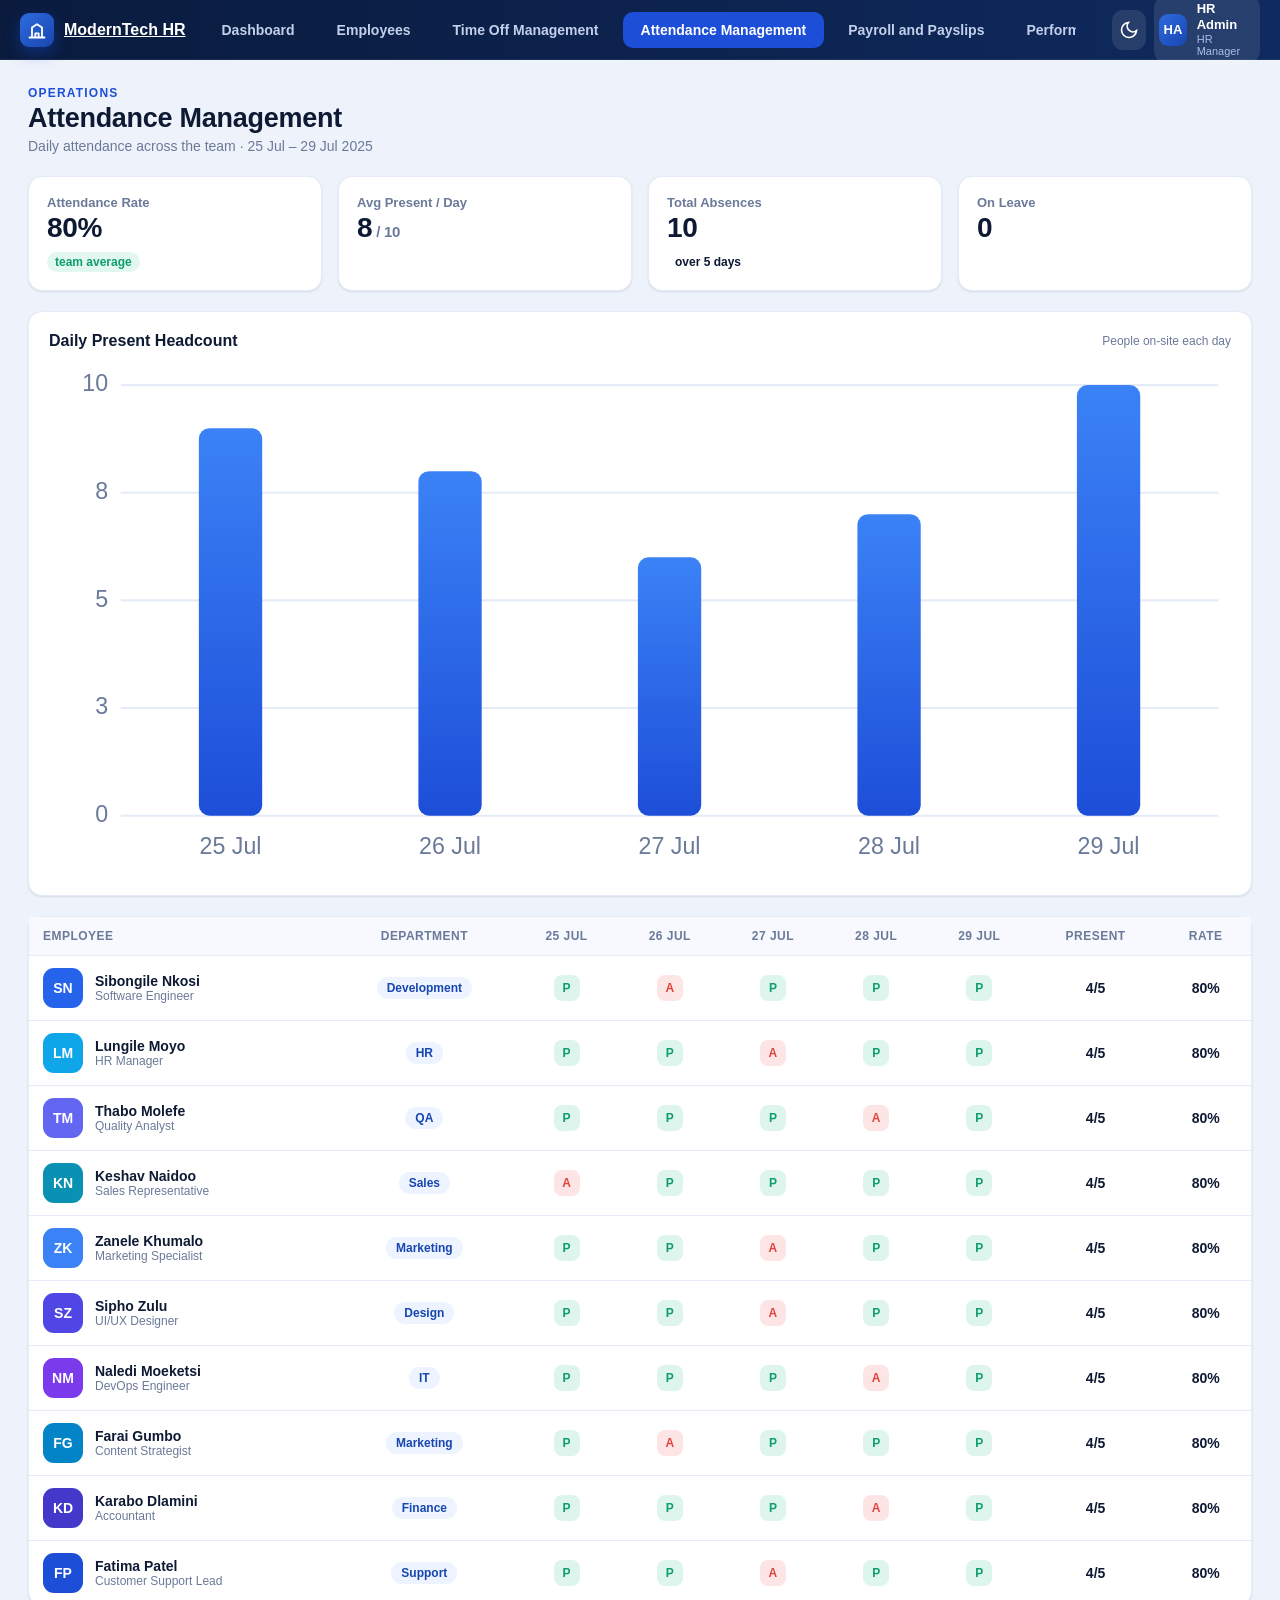
==== commit 4f847842: "restored attendance page" ====
--- a/attendance.html
+++ b/attendance.html
@@ -1,27 +1,27 @@
-<!DOCTYPE html>
-<html lang="en">
-<head>
-<meta charset="UTF-8">
-<meta name="viewport" content="width=device-width, initial-scale=1.0">
-<title>ModernTech · Attendance Management</title>
-
-<!-- Bootstrap Icons for hamburger -->
-<link rel="stylesheet" href="https://cdn.jsdelivr.net/npm/bootstrap-icons@1.11.3/font/bootstrap-icons.min.css">
-<link rel="stylesheet" href="css/style.css">
-
-<script>try{document.documentElement.setAttribute("data-theme",localStorage.getItem("mt-theme")||"light");}catch(e){}</script>
-</head>
-<body data-page="attendance">
-<div id="app"><div class="layout">
-  <aside class="sidebar" id="sidebar"></aside>
-  <div class="scrim" id="scrim"></div>
-  <div class="col">
-    <header class="topbar" id="topbar"></header>
-    <main class="main" id="main"></main>
-  </div>
-</div></div>
-<div class="modal-bg" id="modalBg"><div class="modal" id="modal"></div></div>
-<div class="toast" id="toast"></div>
-<script src="javascript/attendance.js"></script>
-</body>
-</html>+<!DOCTYPE html>
+<html lang="en">
+<head>
+<meta charset="UTF-8">
+<meta name="viewport" content="width=device-width, initial-scale=1.0">
+<title>ModernTech · Attendance Management</title>
+
+<!-- Bootstrap Icons for hamburger -->
+<link rel="stylesheet" href="https://cdn.jsdelivr.net/npm/bootstrap-icons@1.11.3/font/bootstrap-icons.min.css">
+<link rel="stylesheet" href="css/style.css">
+
+<script>try{document.documentElement.setAttribute("data-theme",localStorage.getItem("mt-theme")||"light");}catch(e){}</script>
+</head>
+<body data-page="attendance">
+<div id="app"><div class="layout">
+  <aside class="sidebar" id="sidebar"></aside>
+  <div class="scrim" id="scrim"></div>
+  <div class="col">
+    <header class="topbar" id="topbar"></header>
+    <main class="main" id="main"></main>
+  </div>
+</div></div>
+<div class="modal-bg" id="modalBg"><div class="modal" id="modal"></div></div>
+<div class="toast" id="toast"></div>
+<script src="javascript/attendance.js"></script>
+</body>
+</html>
